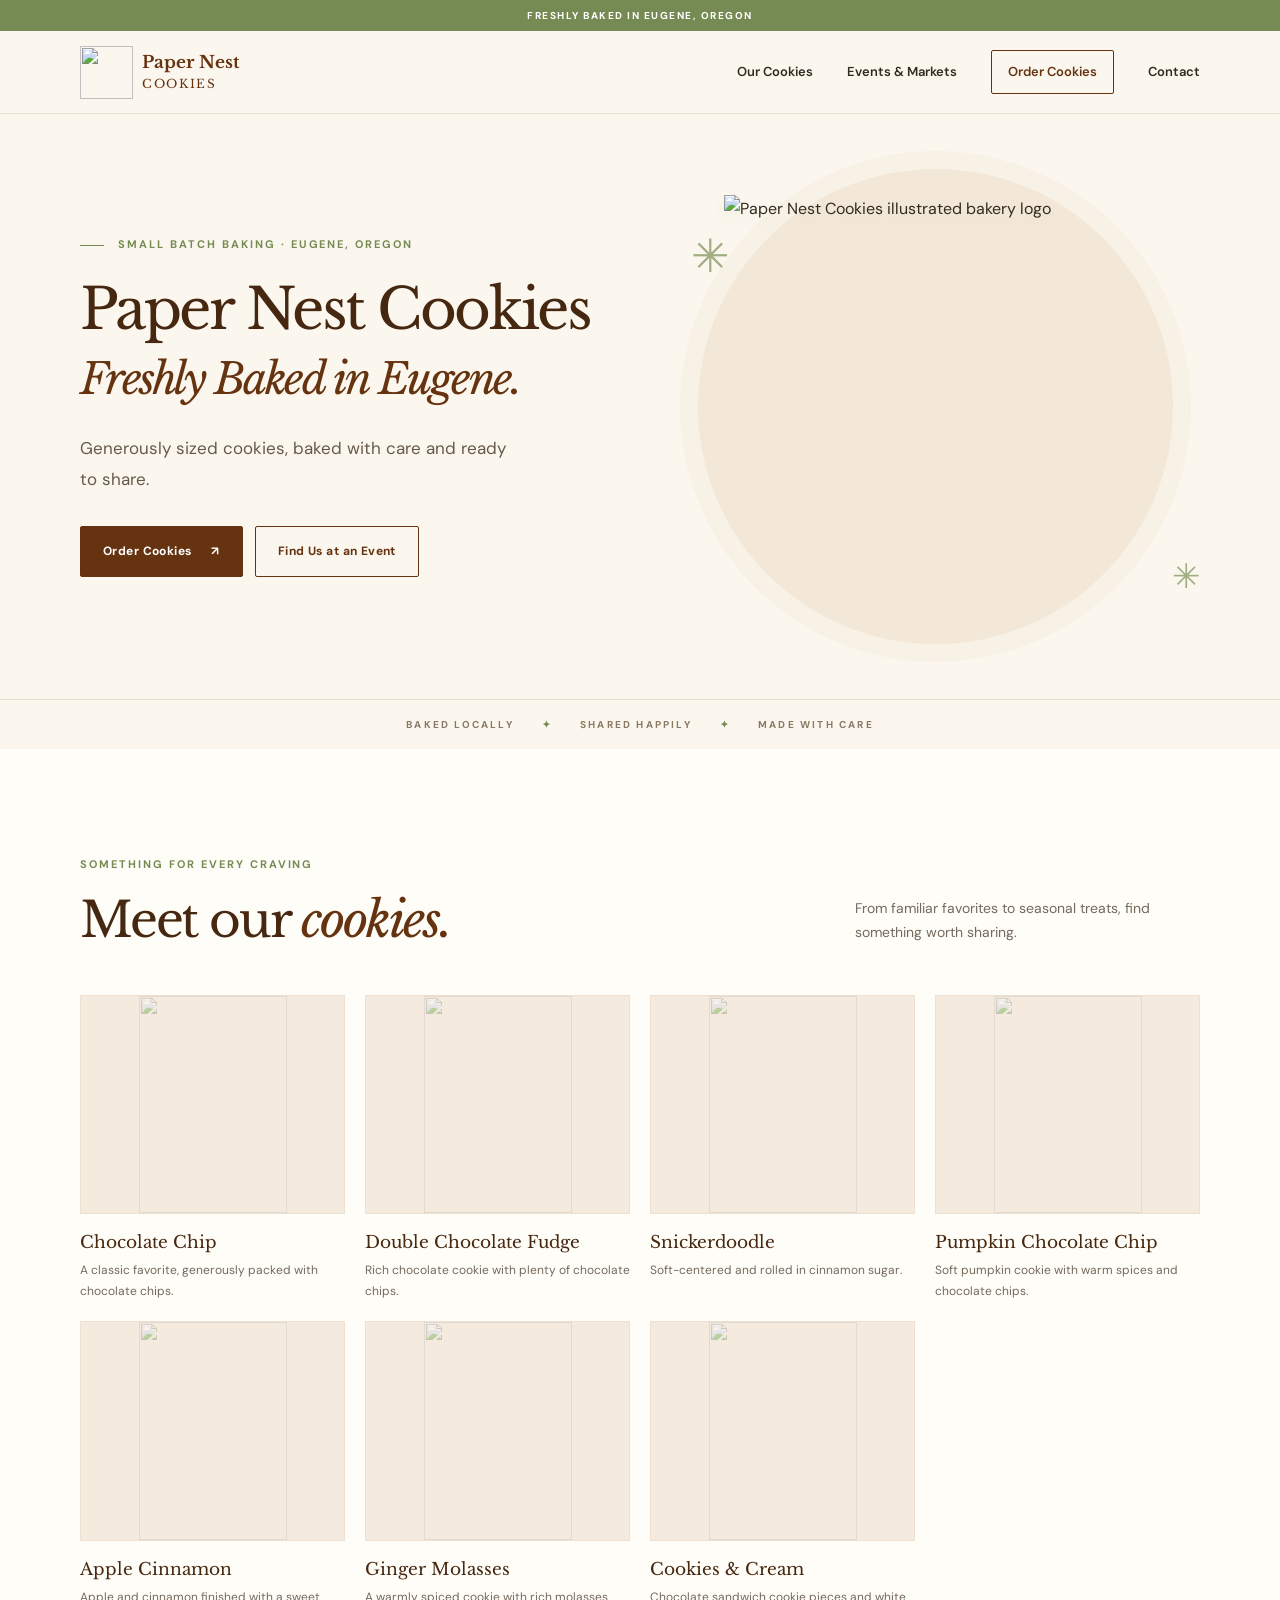
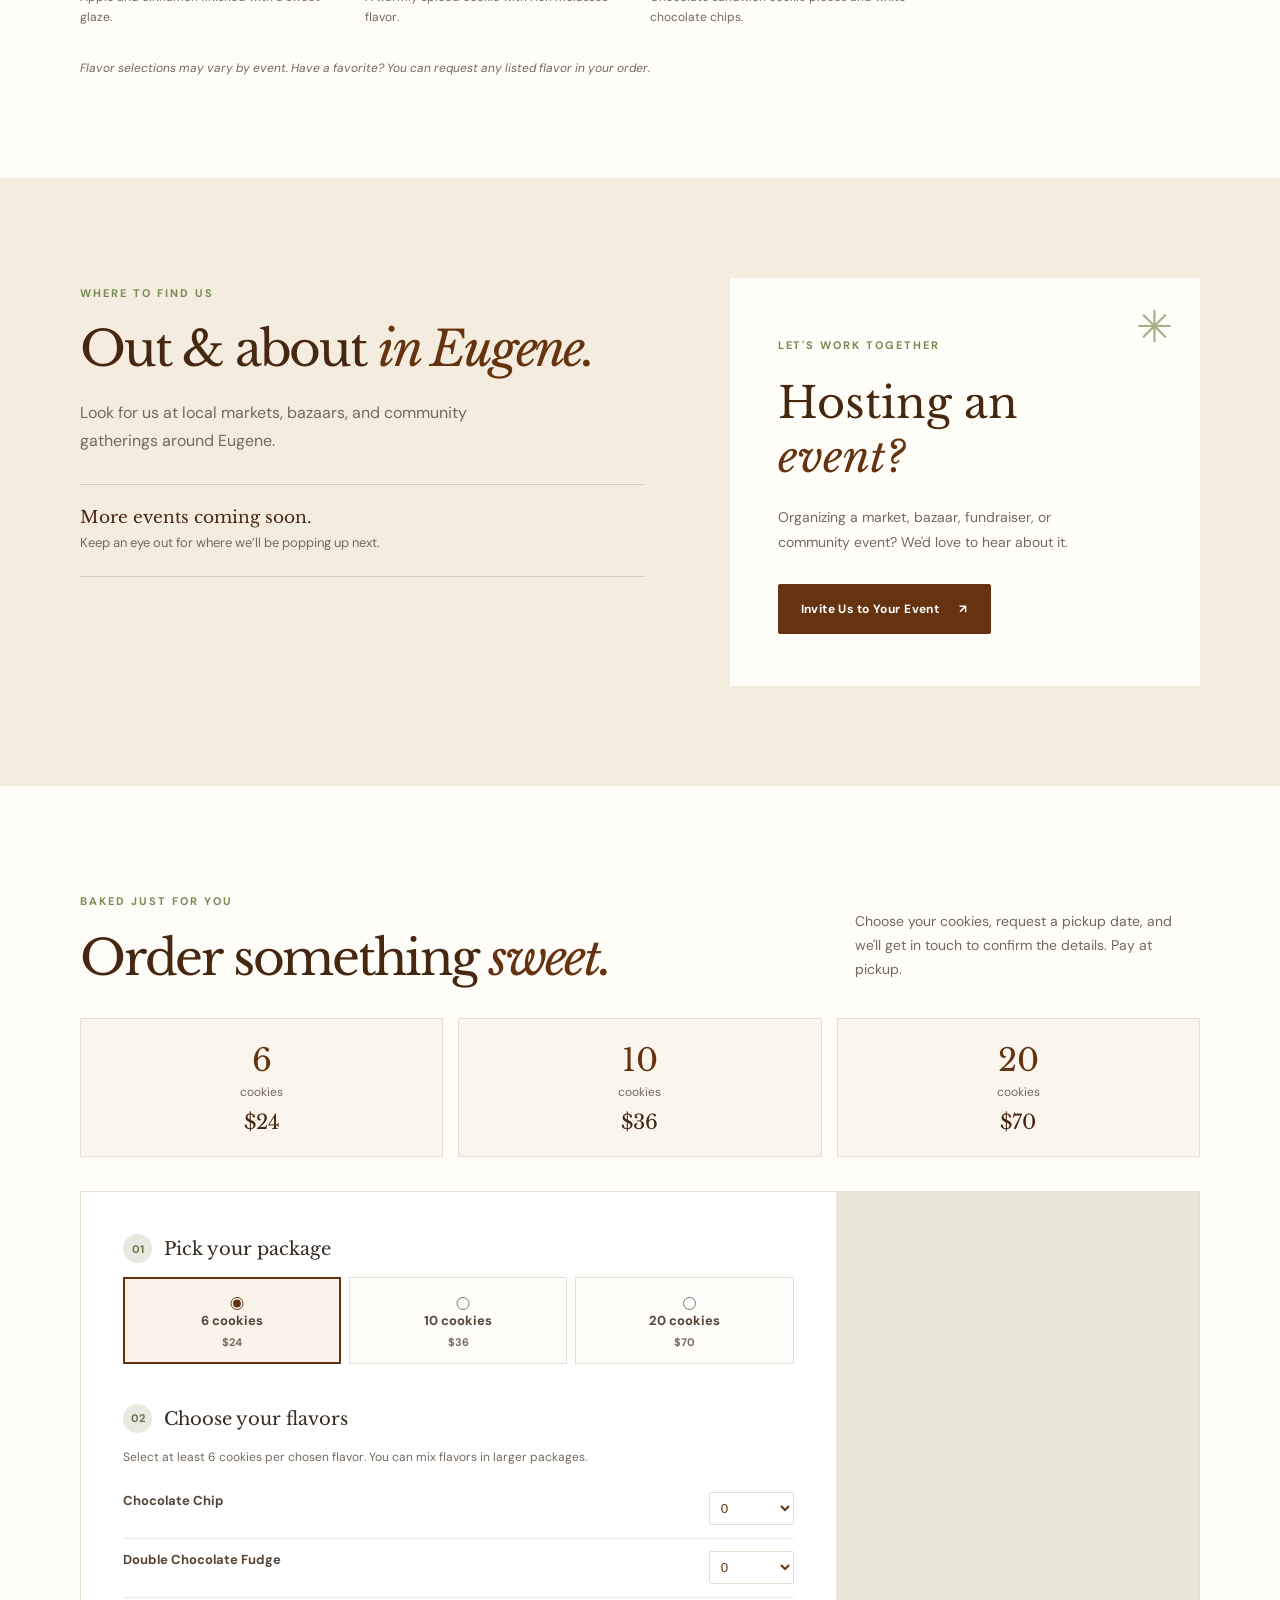
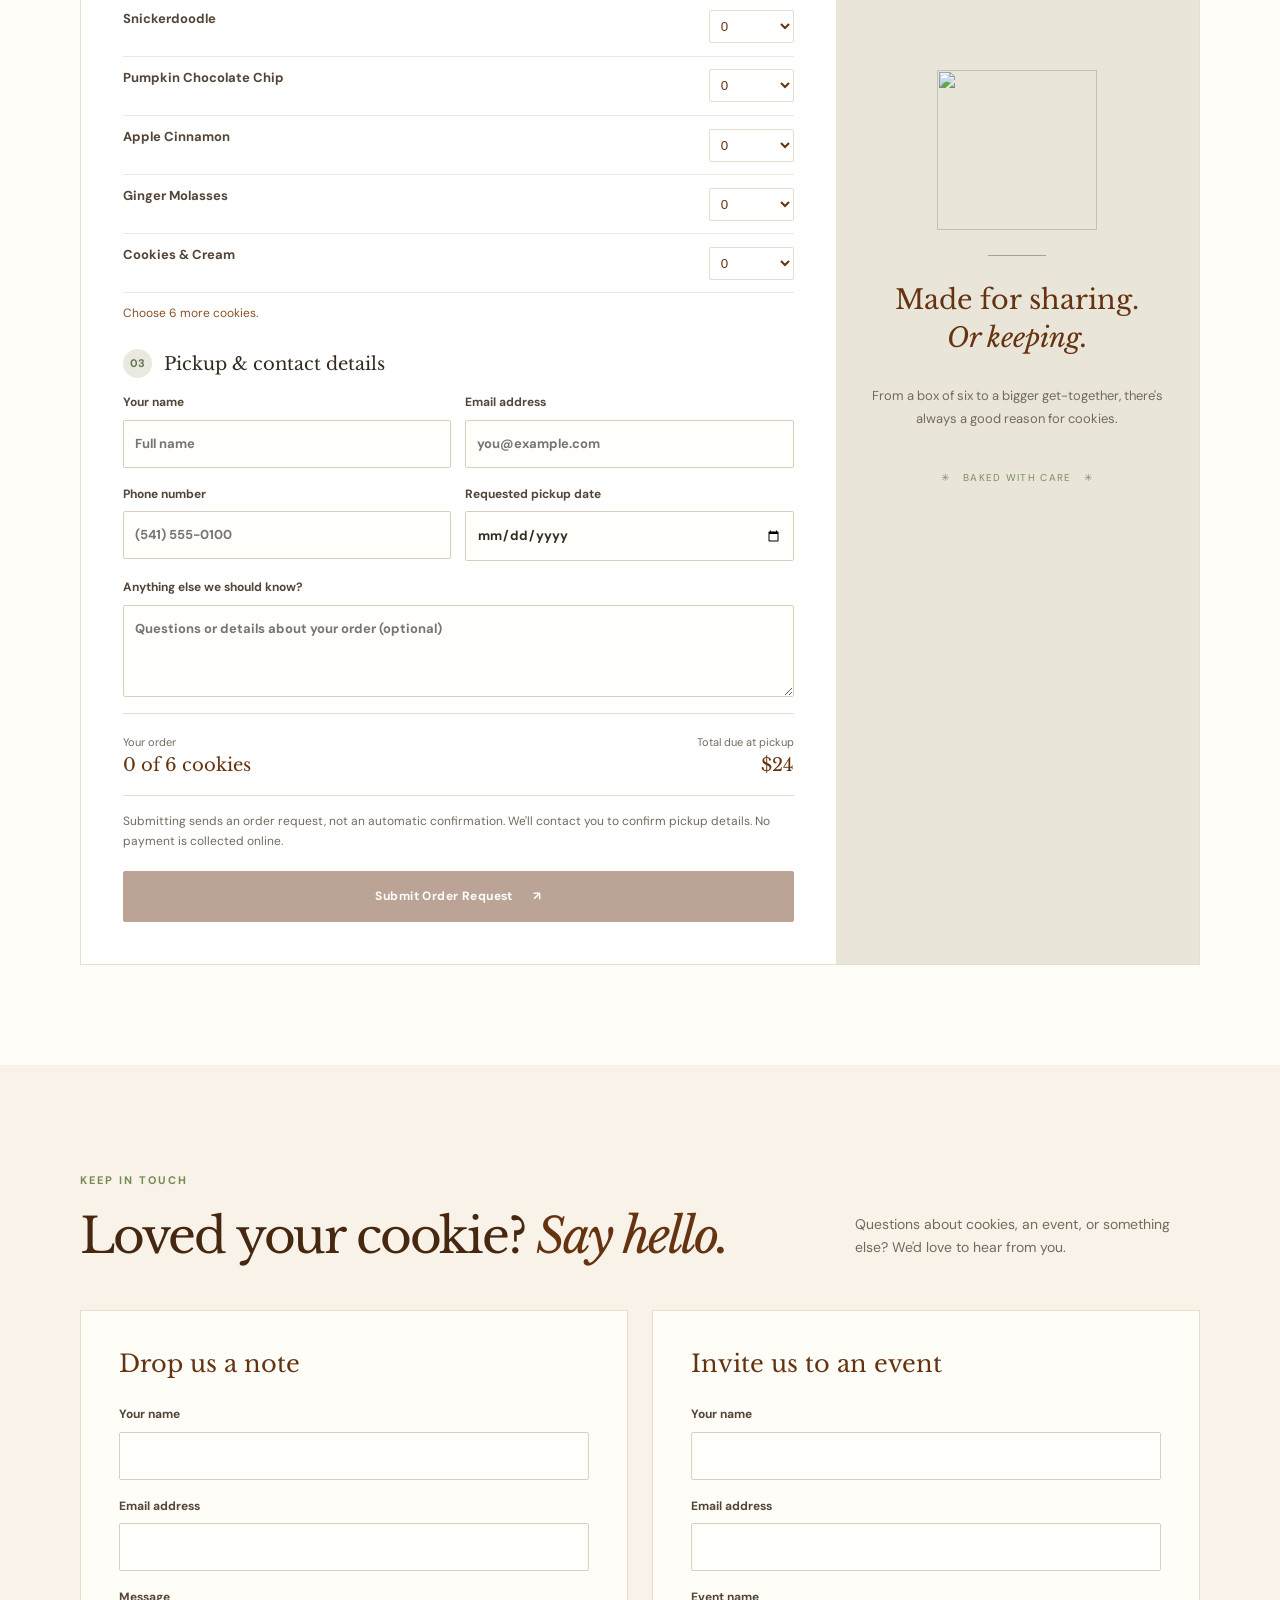
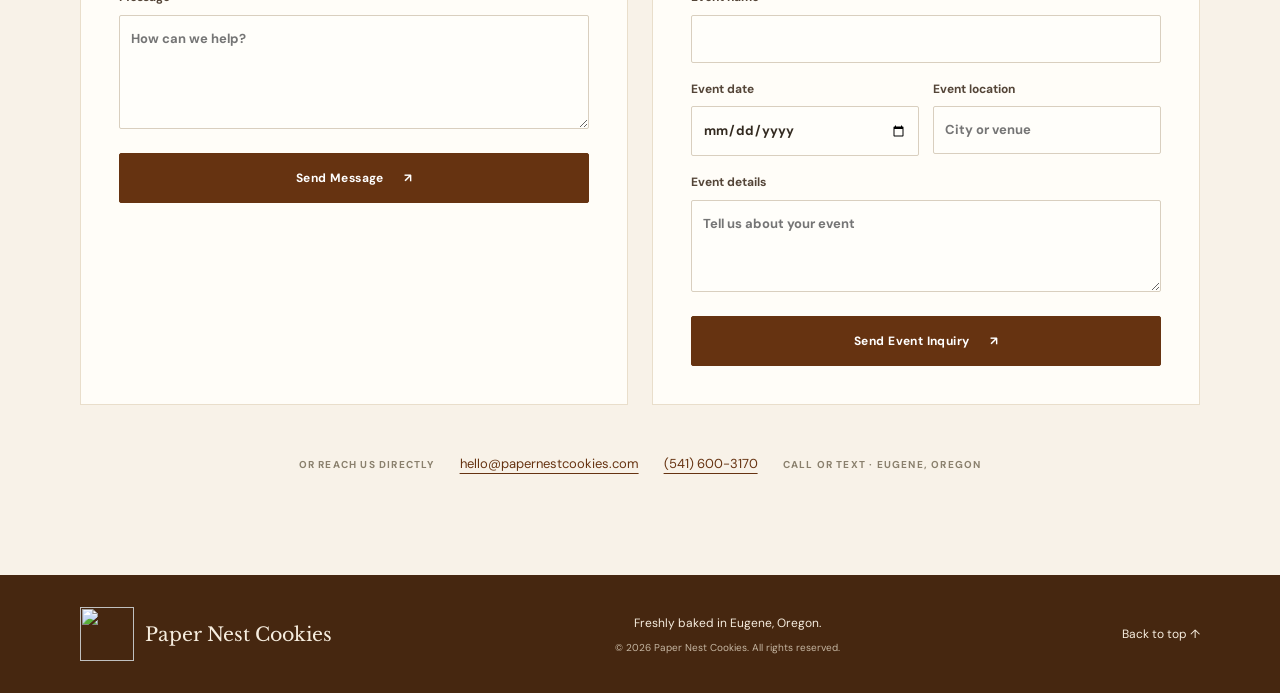
==== index.html @ ca07aba9 "Add files via upload" ====
<!doctype html>
<html lang="en">
<head>
  <meta charset="utf-8"><meta name="viewport" content="width=device-width,initial-scale=1">
  <meta name="theme-color" content="#fbf7ee">
  <meta name="description" content="Paper Nest Cookies makes generously sized cookies in Eugene, Oregon. Browse flavors, request cookie orders for pickup, and find us at local events.">
  <title>Paper Nest Cookies | Freshly Baked in Eugene</title>
  <link rel="icon" href="/assets/favicon.png" type="image/png">
  <link rel="stylesheet" href="/style.css">
  <script src="/script.js" defer></script>
</head>
<body>
<a class="skip" href="#main">Skip to content</a>
<div class="announcement" id="announcement">Freshly baked in Eugene, Oregon</div>
<header class="site-header">
  <div class="header-inner container">
    <a class="brand" href="#home" aria-label="Paper Nest Cookies — Home"><img src="/assets/nest.webp" alt="" width="53" height="53"><span>Paper Nest <small>Cookies</small></span></a>
    <button class="menu-button" id="menu-toggle" aria-controls="main-nav" aria-expanded="false" aria-label="Open menu"><span></span><span></span><span></span></button>
    <nav class="navigation" id="main-nav" aria-label="Main navigation"><a href="#cookies">Our Cookies</a><a href="#events">Events & Markets</a><a href="#ordering" class="nav-order">Order Cookies</a><a href="#contact">Contact</a></nav>
  </div>
</header>
<main id="main">
  <section class="hero" id="home">
    <div class="hero-inner container">
      <div class="hero-copy">
        <div class="eyebrow"><span class="small-line"></span> SMALL BATCH BAKING · EUGENE, OREGON</div>
        <h1>Paper Nest Cookies <em>Freshly Baked in Eugene.</em></h1>
        <p id="hero-intro">Generously sized cookies, baked with care and ready to share.</p>
        <div class="actions"><a class="btn primary" href="#ordering">Order Cookies <span aria-hidden="true">↗</span></a><a class="btn outline" href="#events">Find Us at an Event</a></div>
      </div>
      <div class="hero-art" aria-label="Paper Nest Cookies logo"><div class="hero-art-inner"><img src="/assets/logo.webp" alt="Paper Nest Cookies illustrated bakery logo" width="600" height="600"></div><span class="ornament orbit-a" aria-hidden="true">✳</span><span class="ornament orbit-b" aria-hidden="true">✳</span></div>
    </div>
    <div class="hero-footer"><span>BAKED LOCALLY</span><span class="dot">✦</span><span>SHARED HAPPILY</span><span class="dot">✦</span><span>MADE WITH CARE</span></div>
  </section>
  <section class="section cookies-section" id="cookies"><div class="container">
    <div class="section-heading"><div><span class="eyebrow">SOMETHING FOR EVERY CRAVING</span><h2>Meet our <em>cookies.</em></h2></div><p id="cookies-intro">From familiar favorites to seasonal treats, find something worth sharing.</p></div>
    <div id="cookie-grid" class="cookie-grid" aria-live="polite"><p>Loading our cookies…</p></div>
    <p class="section-note">Flavor selections may vary by event. Have a favorite? You can request any listed flavor in your order.</p>
  </div></section>
  <section class="section events-section" id="events"><div class="container events-layout">
    <div class="events-copy"><span class="eyebrow">WHERE TO FIND US</span><h2>Out & about <em>in Eugene.</em></h2><p id="events-intro">Look for us at local markets, bazaars, and community gatherings around Eugene.</p><div id="event-list" class="event-list"><div class="event-empty"><strong>More events coming soon.</strong><span>Keep an eye out for where we'll be popping up next.</span></div></div></div>
    <div class="event-invite"><div class="event-sprig" aria-hidden="true">✳</div><span class="eyebrow">LET'S WORK TOGETHER</span><h3>Hosting an<br><em>event?</em></h3><p>Organizing a market, bazaar, fundraiser, or community event? We'd love to hear about it.</p><a class="btn primary" href="#event-form">Invite Us to Your Event <span aria-hidden="true">↗</span></a></div>
  </div></section>
  <section class="section order-section" id="ordering"><div class="container">
    <div class="section-heading order-heading"><div><span class="eyebrow">BAKED JUST FOR YOU</span><h2>Order something <em>sweet.</em></h2></div><p>Choose your cookies, request a pickup date, and we'll get in touch to confirm the details. Pay at pickup.</p></div>
    <div id="price-cards" class="price-cards"></div>
    <div class="order-shell"><div class="order-form-wrap">
      <form name="cookie-order" id="order-form" method="POST" action="/thanks.html?type=order" data-netlify="true" netlify-honeypot="bot-field">
        <input type="hidden" name="form-name" value="cookie-order"><p class="honey"><label>Leave this empty <input name="bot-field" tabindex="-1" autocomplete="off"></label></p>
        <input type="hidden" name="order_summary" id="order-summary"><input type="hidden" name="order_total" id="order-total"><input type="hidden" name="order_package" id="order-package">
        <div class="step-label"><span class="step-number">01</span><h3>Pick your package</h3></div><div id="package-options" class="package-options" role="radiogroup" aria-label="Cookie package"></div>
        <div class="step-label"><span class="step-number">02</span><h3>Choose your flavors</h3></div><p class="form-hint" id="flavor-rule">A minimum of 6 cookies per flavor.</p><div id="flavor-choices" class="flavor-choices"></div>
        <p id="selection-feedback" class="selection-feedback" role="status"></p>
        <div class="step-label"><span class="step-number">03</span><h3>Pickup & contact details</h3></div>
        <div class="field-pair"><label>Your name <input name="customer_name" autocomplete="name" required maxlength="100" placeholder="Full name"></label><label>Email address <input type="email" name="customer_email" autocomplete="email" required maxlength="150" placeholder="you@example.com"></label></div>
        <div class="field-pair"><label>Phone number <input type="tel" name="customer_phone" autocomplete="tel" required maxlength="30" placeholder="(541) 555-0100"></label><label>Requested pickup date <input type="date" name="requested_pickup_date" id="pickup-date" required></label></div>
        <label>Anything else we should know? <textarea name="order_notes" rows="3" maxlength="1600" placeholder="Questions or details about your order (optional)"></textarea></label>
        <div class="order-summary-box"><div><span>Your order</span><strong id="order-summary-label">6 cookies</strong></div><div><span>Total due at pickup</span><strong id="order-total-label">$24</strong></div></div>
        <p class="form-hint">Submitting sends an order request, not an automatic confirmation. We'll contact you to confirm pickup details. No payment is collected online.</p>
        <button type="submit" class="btn primary form-submit" id="order-submit" disabled>Submit Order Request <span aria-hidden="true">↗</span></button>
      </form>
    </div><aside class="order-aside"><img src="/assets/nest.webp" alt="" width="175" height="175"><div class="aside-divider"></div><h3>Made for sharing.<br><em>Or keeping.</em></h3><p>From a box of six to a bigger get-together, there's always a good reason for cookies.</p><div class="aside-foot">✳ &nbsp; BAKED WITH CARE &nbsp; ✳</div></aside></div>
  </div></section>
  <section class="section contact-section" id="contact"><div class="container"><div class="section-heading"><div><span class="eyebrow">KEEP IN TOUCH</span><h2>Loved your cookie? <em>Say hello.</em></h2></div><p>Questions about cookies, an event, or something else? We'd love to hear from you.</p></div>
    <div class="contact-grid"><div class="contact-card"><h3>Drop us a note</h3><form name="general-inquiry" method="POST" action="/thanks.html?type=message" data-netlify="true" netlify-honeypot="bot-field"><input type="hidden" name="form-name" value="general-inquiry"><p class="honey"><label>Leave this empty <input name="bot-field" tabindex="-1" autocomplete="off"></label></p><label>Your name <input name="name" required autocomplete="name"></label><label>Email address <input type="email" name="email" required autocomplete="email"></label><label>Message <textarea name="message" rows="4" required maxlength="2000" placeholder="How can we help?"></textarea></label><button type="submit" class="btn primary form-submit">Send Message <span aria-hidden="true">↗</span></button></form></div>
    <div class="contact-card" id="event-form"><h3>Invite us to an event</h3><form name="event-inquiry" method="POST" action="/thanks.html?type=event" data-netlify="true" netlify-honeypot="bot-field"><input type="hidden" name="form-name" value="event-inquiry"><p class="honey"><label>Leave this empty <input name="bot-field" tabindex="-1" autocomplete="off"></label></p><label>Your name <input name="name" required autocomplete="name"></label><label>Email address <input type="email" name="email" required autocomplete="email"></label><label>Event name <input name="event_name" required></label><div class="field-pair"><label>Event date <input name="event_date" type="date" required></label><label>Event location <input name="event_location" required placeholder="City or venue"></label></div><label>Event details <textarea name="message" rows="3" required maxlength="2000" placeholder="Tell us about your event"></textarea></label><button type="submit" class="btn primary form-submit">Send Event Inquiry <span aria-hidden="true">↗</span></button></form></div></div>
    <div class="direct-contact"><span>OR REACH US DIRECTLY</span><a id="hello-link" href="mailto:hello@papernestcookies.com">hello@papernestcookies.com</a><a id="phone-link" href="tel:+15416003170">(541) 600-3170</a><span>CALL OR TEXT · EUGENE, OREGON</span></div>
  </div></section>
</main>
<footer class="footer"><div class="container footer-inner"><a class="footer-brand" href="#home"><img src="/assets/nest.webp" alt="" width="54" height="54">Paper Nest Cookies</a><div><span>Freshly baked in Eugene, Oregon.</span><small>© <span id="year"></span> Paper Nest Cookies. All rights reserved.</small></div><a href="#home" class="back-top">Back to top ↑</a></div></footer>
</body></html>
---- style.css ----
@import url('https://fonts.googleapis.com/css2?family=DM+Sans:wght@400;500;600;700&family=Libre+Baskerville:ital,wght@0,400;0,700;1,400&display=swap');
:root{--cream:#fbf7ee;--ivory:#fffdf8;--brown:#663311;--brown-dark:#462710;--ink:#332a20;--muted:#74695d;--sage:#768b53;--pale-sage:#e5eadb;--tan:#f1e7d8;--line:#e8ddce;--heading:'Libre Baskerville',Georgia,serif;--body:'DM Sans',Arial,sans-serif}*{box-sizing:border-box}html{scroll-behavior:smooth;scroll-padding-top:96px}body{margin:0;background:var(--ivory);color:var(--ink);font:16px/1.7 var(--body)}a{color:inherit;text-decoration:none}button,input,textarea{font:inherit}button,a,input,textarea{outline-offset:3px}h1,h2,h3,p{margin-top:0}h1,h2,h3{line-height:1.22}em{font-weight:400;color:var(--brown);font-style:italic}.container{width:min(1120px,calc(100% - 48px));margin-inline:auto}.skip{position:absolute;left:-9999px}.skip:focus{left:10px;top:10px;background:white;padding:12px;z-index:100}.announcement{background:var(--sage);color:white;letter-spacing:.15em;text-align:center;font-size:10px;text-transform:uppercase;padding:7px 16px;font-weight:700}.site-header{background:var(--cream);border-bottom:1px solid #eadfce;position:sticky;top:0;z-index:20}.header-inner{display:flex;align-items:center;justify-content:space-between;min-height:82px;gap:20px}.brand{display:flex;align-items:center;gap:9px;color:var(--brown);font-family:var(--heading);font-size:17px;font-weight:700;line-height:1.1}.brand img{object-fit:contain}.brand small{display:block;font-size:12px;font-weight:400;letter-spacing:.14em;text-transform:uppercase;margin-top:5px}.navigation{display:flex;align-items:center;gap:34px;font-size:13px;font-weight:600}.navigation a:not(.nav-order):hover{color:var(--sage)}.nav-order{border:1px solid var(--brown);border-radius:2px;padding:10px 16px;color:var(--brown)}.nav-order:hover{background:var(--brown);color:white}.menu-button{display:none}.hero{background:var(--cream);overflow:hidden}.hero-inner{display:grid;grid-template-columns:1.02fr 1fr;align-items:center;min-height:565px;gap:50px;padding-block:55px}.eyebrow{font-size:11px;line-height:1.5;color:var(--sage);font-weight:700;letter-spacing:.18em;text-transform:uppercase}.small-line{display:inline-block;width:24px;border-top:1px solid currentColor;vertical-align:middle;margin-right:9px}.hero h1{font:400 clamp(38px,4.4vw,61px)/1.15 var(--heading);letter-spacing:-.045em;color:var(--brown-dark);margin:24px 0}.hero h1 em{display:block;font-size:.76em;line-height:1.35;margin-top:10px}.hero-copy>p{font-size:17px;max-width:430px;color:#665a4b;line-height:1.8}.actions{display:flex;gap:12px;flex-wrap:wrap;margin-top:32px}.btn{display:inline-flex;justify-content:center;align-items:center;gap:20px;border:1px solid var(--brown);border-radius:2px;padding:14px 22px;min-height:49px;font-size:12px;font-weight:700;letter-spacing:.035em;cursor:pointer;text-align:center;transition:background .2s,color .2s,transform .2s}.btn:hover{transform:translateY(-1px)}.btn.primary{background:var(--brown);color:white}.btn.primary:hover{background:#86471d}.btn.outline{background:transparent;color:var(--brown)}.btn.outline:hover{background:#f3e6d5}.hero-art{position:relative;display:flex;justify-content:center;align-items:center;min-height:450px}.hero-art-inner{width:min(100%,475px);aspect-ratio:1;border-radius:50%;background:#f3e8d7;display:grid;place-items:center;box-shadow:0 0 0 18px rgba(241,226,205,.28)}.hero-art-inner img{width:89%;height:auto;object-fit:contain;filter:drop-shadow(0 7px 7px rgba(70,39,16,.04))}.ornament{position:absolute;font-size:46px;color:#a1ad82}.orbit-a{left:4%;top:10%}.orbit-b{right:0;bottom:8%;font-size:34px}.hero-footer{border-top:1px solid #ecdfd0;display:flex;justify-content:center;gap:28px;padding:16px;color:#897864;font-size:10px;font-weight:700;letter-spacing:.22em}.hero-footer .dot{color:var(--sage)}.section{padding:100px 0}.section-heading{display:flex;justify-content:space-between;align-items:end;gap:45px;margin-bottom:44px}.section-heading h2,.events-copy h2{font:400 clamp(33px,3.8vw,49px)/1.24 var(--heading);letter-spacing:-.045em;color:var(--brown-dark);margin:14px 0 0}.section-heading>p{max-width:345px;color:var(--muted);margin:0 0 6px;font-size:14px}.cookie-grid{display:grid;grid-template-columns:repeat(4,minmax(0,1fr));gap:20px}.cookie-card{min-width:0}.cookie-visual{width:100%;aspect-ratio:1/.83;background:#f4ebde;border:1px solid #efe1d1;display:flex;justify-content:center;align-items:center;overflow:hidden;position:relative}.cookie-visual img{width:100%;height:100%;object-fit:cover}.cookie-placeholder{width:50%;max-width:148px;height:auto;opacity:.42;filter:sepia(.14)}.cookie-card h3{font:400 17px/1.4 var(--heading);color:var(--brown-dark);margin:17px 0 5px}.cookie-card p{font-size:12px;line-height:1.7;color:var(--muted);margin:0}.section-note{margin:30px 0 0;color:var(--muted);font-size:12px;font-style:italic}.events-section{background:#f4eddf}.events-layout{display:grid;grid-template-columns:1.08fr .9fr;gap:85px}.events-copy>p{color:var(--muted);max-width:440px;margin:20px 0 30px}.event-empty{border-top:1px solid #d8cbb8;border-bottom:1px solid #d8cbb8;padding:22px 0;display:grid;gap:4px}.event-empty strong{font:400 17px var(--heading);color:var(--brown-dark)}.event-empty span{font-size:13px;color:var(--muted)}.event-item{padding:19px 0;border-bottom:1px solid #d8cbb8;display:flex;gap:20px}.event-date{width:76px;flex:none;text-align:center;color:var(--brown)}.event-date strong{display:block;font:400 25px var(--heading)}.event-date span{font-size:11px;letter-spacing:.1em;font-weight:700}.event-item h3{font:400 18px var(--heading);margin:2px 0 5px}.event-item p,.event-item a{font-size:12px;color:var(--muted);margin:0}.event-item a{text-decoration:underline}.event-invite{background:var(--ivory);padding:52px 48px;position:relative;min-height:380px}.event-sprig{position:absolute;right:27px;top:12px;color:#a4b188;font-size:44px}.event-invite h3{font:400 clamp(32px,3.4vw,43px)/1.25 var(--heading);color:var(--brown-dark);margin:20px 0}.event-invite p{font-size:14px;color:var(--muted);line-height:1.8;max-width:340px;margin-bottom:29px}.order-section{background:var(--ivory)}.order-heading{margin-bottom:30px}.price-cards{display:grid;grid-template-columns:repeat(3,1fr);gap:15px;margin-bottom:34px}.price-card{border:1px solid var(--line);background:#faf6ee;padding:22px;text-align:center}.price-card strong{font:400 31px var(--heading);color:var(--brown)}.price-card span{display:block;color:var(--muted);font-size:12px;margin-top:3px}.price-card b{display:block;color:var(--brown-dark);font:400 20px var(--heading);margin-top:8px}.order-shell{display:grid;grid-template-columns:minmax(0,1.62fr) minmax(235px,.78fr);border:1px solid var(--line);background:white}.order-form-wrap{padding:42px}.order-aside{background:#e9e5d8;padding:48px 32px;display:flex;align-items:center;text-align:center;flex-direction:column;justify-content:center}.order-aside img{width:160px;height:160px;object-fit:contain}.aside-divider{width:58px;border-top:1px solid #a0a785;margin:25px}.order-aside h3{font:400 27px/1.4 var(--heading);color:var(--brown)}.order-aside p{font-size:13px;color:var(--muted);line-height:1.8}.aside-foot{font-size:10px;letter-spacing:.13em;color:#7d8c61;margin-top:25px}.step-label{display:flex;align-items:center;gap:12px;margin:24px 0 14px}.step-label:first-of-type{margin-top:0}.step-number{width:29px;height:29px;display:grid;place-items:center;background:#e9e9df;color:#61754c;font-size:11px;font-weight:700;border-radius:50%}.step-label h3{font:400 18px var(--heading);margin:0}.package-options{display:grid;grid-template-columns:repeat(3,1fr);gap:8px}.package-option{cursor:pointer;border:1px solid #e8ddd0;padding:12px 8px;text-align:center;font-size:13px;background:#fffdf9}.package-option input{accent-color:var(--brown)}.package-option:has(input:checked){border:2px solid var(--brown);padding:11px 7px;background:#faf3e9}.package-option span{display:block;color:var(--muted);font-size:11px}.form-hint{font-size:12px;color:var(--muted);line-height:1.7}.flavor-choices{display:grid;gap:0}.flavor-row{display:flex;align-items:center;justify-content:space-between;gap:12px;border-bottom:1px solid #eee7dc;padding:10px 0}.flavor-row label{font-size:13px;flex:1}.flavor-row select{width:85px;padding:7px;border:1px solid var(--line);color:var(--brown);background:white;border-radius:2px}.selection-feedback{color:#875226;font-size:12px;min-height:22px;margin:10px 0 17px}.field-pair{display:grid;grid-template-columns:1fr 1fr;gap:14px}form label{display:block;font-size:12px;font-weight:700;color:#544538;margin-bottom:16px}form label input,form label textarea{display:block;margin-top:7px;width:100%;font-size:13px;padding:12px 11px;border:1px solid #d9cfbf;border-radius:2px;background:#fffefa;min-width:0;color:var(--ink)}form label textarea{resize:vertical}.honey{display:none!important}.order-summary-box{display:flex;justify-content:space-between;gap:20px;padding:19px 0;border-top:1px solid var(--line);border-bottom:1px solid var(--line);margin:10px 0 15px}.order-summary-box div{display:flex;flex-direction:column;gap:2px}.order-summary-box div:last-child{text-align:right}.order-summary-box span{font-size:11px;color:var(--muted)}.order-summary-box strong{font:400 18px var(--heading);color:var(--brown)}.form-submit{width:100%;margin-top:8px}.form-submit:disabled{opacity:.44;cursor:not-allowed;transform:none}.contact-section{background:#f8f2e8}.contact-grid{display:grid;grid-template-columns:1fr 1fr;gap:24px}.contact-card{background:var(--ivory);padding:38px;border:1px solid #e9decb;scroll-margin-top:100px}.contact-card h3{font:400 24px var(--heading);color:var(--brown);margin-bottom:26px}.direct-contact{display:flex;gap:25px;align-items:center;justify-content:center;margin-top:48px;flex-wrap:wrap}.direct-contact span{font-size:10px;font-weight:700;letter-spacing:.12em;color:#8a806d}.direct-contact a{color:var(--brown);font-size:13px;text-decoration:underline;text-underline-offset:5px}.footer{background:var(--brown-dark);color:#f6eddf;padding:32px 0}.footer-inner{display:flex;gap:30px;align-items:center;justify-content:space-between}.footer-brand{display:flex;align-items:center;gap:11px;font:400 19px var(--heading)}.footer-brand img{width:54px;height:54px}.footer-inner>div{text-align:center;font-size:12px}.footer-inner small{display:block;font-size:10px;color:#c5b6a2;margin-top:5px}.back-top{font-size:12px}.thanks-page{min-height:100vh;display:flex;flex-direction:column;align-items:center;justify-content:center;text-align:center;background:var(--cream);padding:30px}.thanks-logo img{max-width:230px;width:55vw;height:auto}.thanks-page h1{font:400 clamp(28px,5vw,46px) var(--heading);color:var(--brown)}.thanks-page p{max-width:480px;color:var(--muted)}.thanks-page .btn{margin-top:18px}
@media(max-width:900px){.navigation{gap:18px}.hero-inner{gap:25px}.events-layout{gap:28px}.cookie-grid{grid-template-columns:repeat(3,1fr)}.order-shell{grid-template-columns:1fr}.order-aside{display:none}.section{padding:78px 0}}
@media(max-width:680px){.container{width:min(100% - 34px,560px)}.header-inner{min-height:69px}.brand{font-size:14px}.brand img{width:44px;height:44px}.brand small{font-size:10px}.menu-button{display:flex;flex-direction:column;gap:5px;align-items:center;justify-content:center;border:0;background:transparent;width:45px;height:45px}.menu-button span{background:var(--brown);height:2px;width:23px}.navigation{display:none;position:absolute;top:100%;left:0;right:0;background:var(--cream);padding:22px 25px;flex-direction:column;align-items:stretch;box-shadow:0 8px 16px #0001}.navigation.is-open{display:flex}.navigation a{padding:8px 0}.navigation .nav-order{text-align:center;padding:12px}.hero-inner{grid-template-columns:1fr;gap:15px;padding-block:48px 28px}.hero-copy{order:2;text-align:center}.hero h1{font-size:38px;margin:18px 0}.hero-copy>p{font-size:15px;margin-inline:auto}.hero-art{order:1;min-height:0}.hero-art-inner{width:min(72vw,305px)}.ornament{display:none}.actions{justify-content:center;gap:9px}.actions .btn{font-size:11px;padding:11px 13px}.hero-footer{gap:13px;font-size:8px;letter-spacing:.1em;flex-wrap:wrap}.section{padding:62px 0}.section-heading{display:block;margin-bottom:28px}.section-heading>p{margin-top:17px}.section-heading h2,.events-copy h2{font-size:35px}.cookie-grid{grid-template-columns:repeat(2,minmax(0,1fr));gap:20px 13px}.cookie-card h3{font-size:14px;margin-top:11px}.cookie-card p{font-size:11px}.events-layout{grid-template-columns:1fr;gap:30px}.event-invite{padding:37px 30px;min-height:0}.event-invite h3{font-size:32px}.price-cards{gap:6px}.price-card{padding:17px 5px}.price-card strong{font-size:25px}.price-card b{font-size:18px}.order-form-wrap{padding:23px 17px}.order-heading{margin-bottom:27px}.field-pair{grid-template-columns:1fr;gap:0}.contact-grid{grid-template-columns:1fr;gap:16px}.contact-card{padding:26px 20px}.direct-contact{gap:14px;flex-direction:column}.footer-inner{flex-direction:column;text-align:center;gap:15px}.footer-inner>div{order:2}.back-top{order:1}}
@media(prefers-reduced-motion:reduce){html{scroll-behavior:auto}.btn{transition:none}}
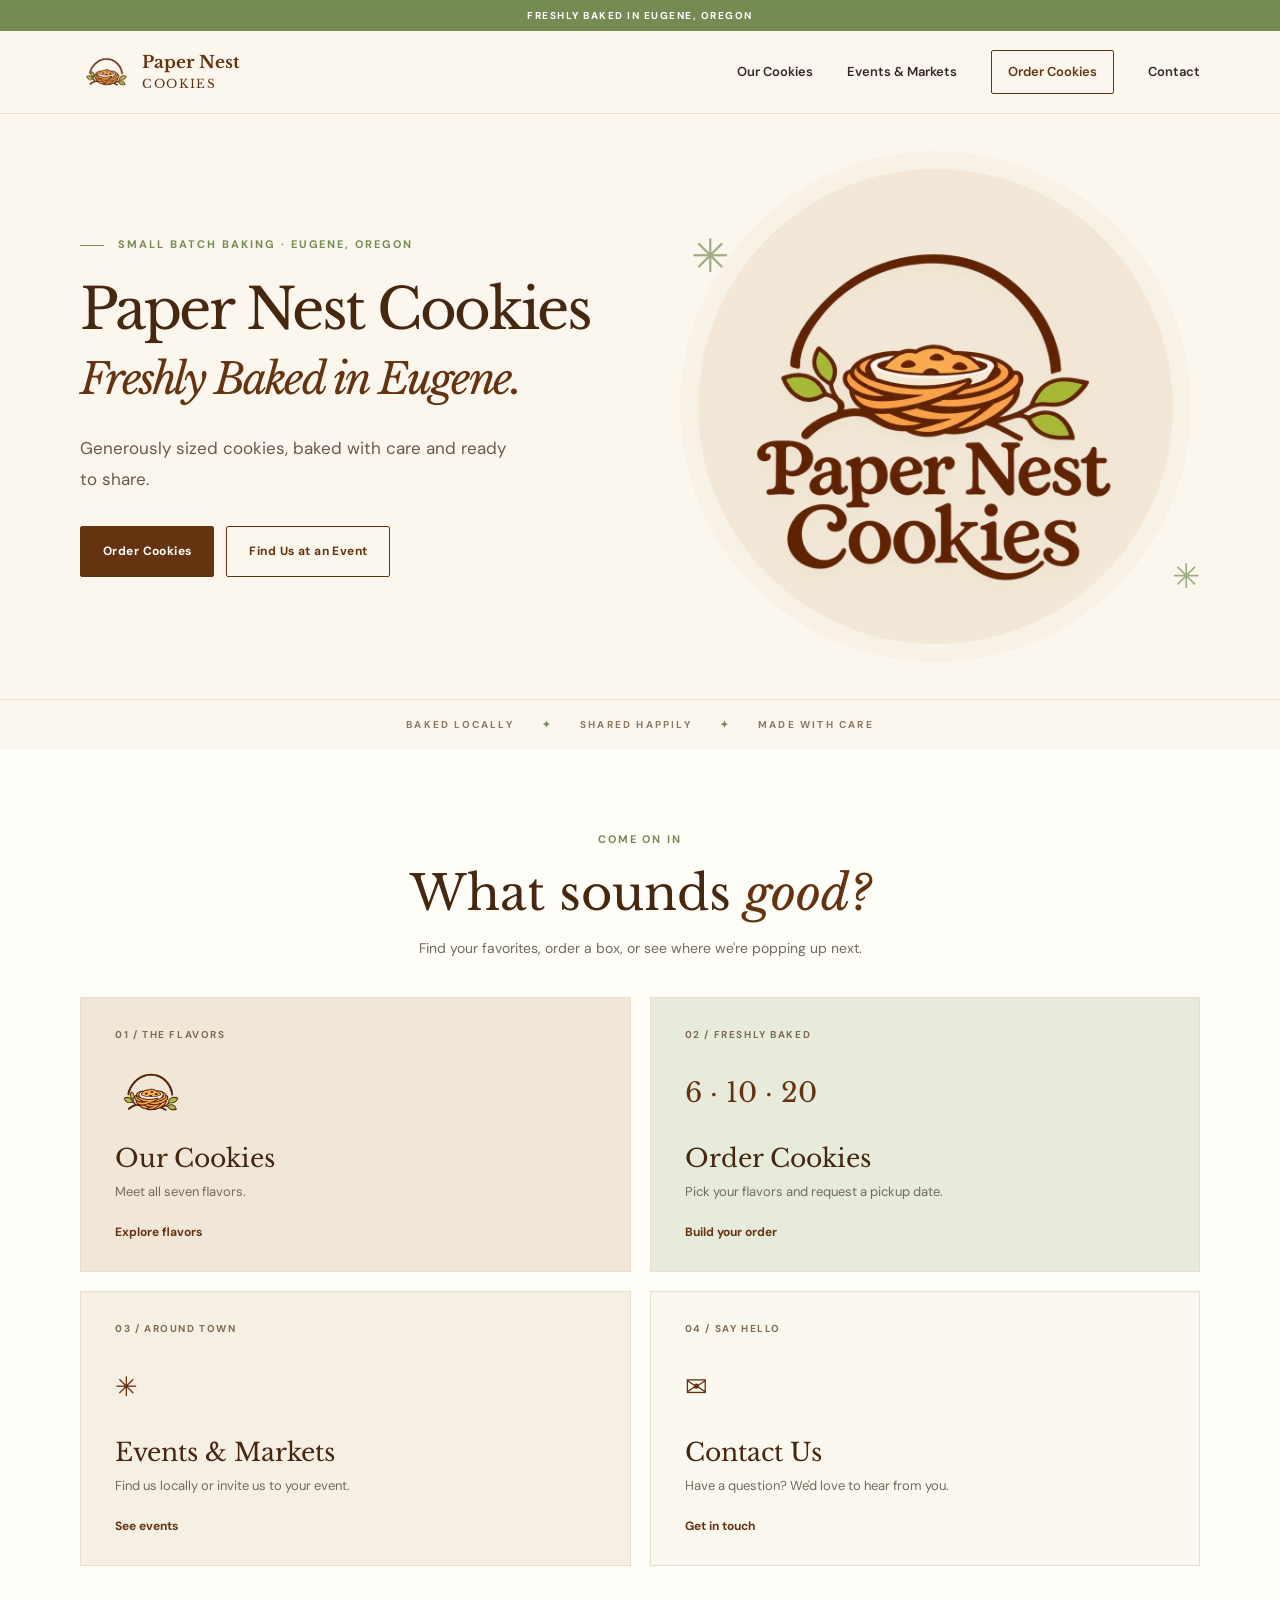
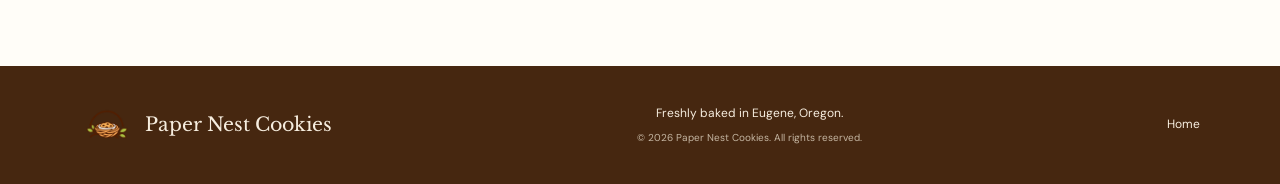
==== commit 4fe8a682: "v3 publish" ====
--- a/index.html
+++ b/index.html
@@ -1,71 +1,19 @@
 <!doctype html>
-<html lang="en">
-<head>
-  <meta charset="utf-8"><meta name="viewport" content="width=device-width,initial-scale=1">
-  <meta name="theme-color" content="#fbf7ee">
-  <meta name="description" content="Paper Nest Cookies makes generously sized cookies in Eugene, Oregon. Browse flavors, request cookie orders for pickup, and find us at local events.">
-  <title>Paper Nest Cookies | Freshly Baked in Eugene</title>
-  <link rel="icon" href="/assets/favicon.png" type="image/png">
-  <link rel="stylesheet" href="/style.css">
-  <script src="/script.js" defer></script>
-</head>
-<body>
-<a class="skip" href="#main">Skip to content</a>
-<div class="announcement" id="announcement">Freshly baked in Eugene, Oregon</div>
-<header class="site-header">
-  <div class="header-inner container">
-    <a class="brand" href="#home" aria-label="Paper Nest Cookies — Home"><img src="/assets/nest.webp" alt="" width="53" height="53"><span>Paper Nest <small>Cookies</small></span></a>
-    <button class="menu-button" id="menu-toggle" aria-controls="main-nav" aria-expanded="false" aria-label="Open menu"><span></span><span></span><span></span></button>
-    <nav class="navigation" id="main-nav" aria-label="Main navigation"><a href="#cookies">Our Cookies</a><a href="#events">Events & Markets</a><a href="#ordering" class="nav-order">Order Cookies</a><a href="#contact">Contact</a></nav>
-  </div>
-</header>
-<main id="main">
-  <section class="hero" id="home">
-    <div class="hero-inner container">
-      <div class="hero-copy">
-        <div class="eyebrow"><span class="small-line"></span> SMALL BATCH BAKING · EUGENE, OREGON</div>
-        <h1>Paper Nest Cookies <em>Freshly Baked in Eugene.</em></h1>
-        <p id="hero-intro">Generously sized cookies, baked with care and ready to share.</p>
-        <div class="actions"><a class="btn primary" href="#ordering">Order Cookies <span aria-hidden="true">↗</span></a><a class="btn outline" href="#events">Find Us at an Event</a></div>
-      </div>
-      <div class="hero-art" aria-label="Paper Nest Cookies logo"><div class="hero-art-inner"><img src="/assets/logo.webp" alt="Paper Nest Cookies illustrated bakery logo" width="600" height="600"></div><span class="ornament orbit-a" aria-hidden="true">✳</span><span class="ornament orbit-b" aria-hidden="true">✳</span></div>
-    </div>
-    <div class="hero-footer"><span>BAKED LOCALLY</span><span class="dot">✦</span><span>SHARED HAPPILY</span><span class="dot">✦</span><span>MADE WITH CARE</span></div>
-  </section>
-  <section class="section cookies-section" id="cookies"><div class="container">
-    <div class="section-heading"><div><span class="eyebrow">SOMETHING FOR EVERY CRAVING</span><h2>Meet our <em>cookies.</em></h2></div><p id="cookies-intro">From familiar favorites to seasonal treats, find something worth sharing.</p></div>
-    <div id="cookie-grid" class="cookie-grid" aria-live="polite"><p>Loading our cookies…</p></div>
-    <p class="section-note">Flavor selections may vary by event. Have a favorite? You can request any listed flavor in your order.</p>
-  </div></section>
-  <section class="section events-section" id="events"><div class="container events-layout">
-    <div class="events-copy"><span class="eyebrow">WHERE TO FIND US</span><h2>Out & about <em>in Eugene.</em></h2><p id="events-intro">Look for us at local markets, bazaars, and community gatherings around Eugene.</p><div id="event-list" class="event-list"><div class="event-empty"><strong>More events coming soon.</strong><span>Keep an eye out for where we'll be popping up next.</span></div></div></div>
-    <div class="event-invite"><div class="event-sprig" aria-hidden="true">✳</div><span class="eyebrow">LET'S WORK TOGETHER</span><h3>Hosting an<br><em>event?</em></h3><p>Organizing a market, bazaar, fundraiser, or community event? We'd love to hear about it.</p><a class="btn primary" href="#event-form">Invite Us to Your Event <span aria-hidden="true">↗</span></a></div>
-  </div></section>
-  <section class="section order-section" id="ordering"><div class="container">
-    <div class="section-heading order-heading"><div><span class="eyebrow">BAKED JUST FOR YOU</span><h2>Order something <em>sweet.</em></h2></div><p>Choose your cookies, request a pickup date, and we'll get in touch to confirm the details. Pay at pickup.</p></div>
-    <div id="price-cards" class="price-cards"></div>
-    <div class="order-shell"><div class="order-form-wrap">
-      <form name="cookie-order" id="order-form" method="POST" action="/thanks.html?type=order" data-netlify="true" netlify-honeypot="bot-field">
-        <input type="hidden" name="form-name" value="cookie-order"><p class="honey"><label>Leave this empty <input name="bot-field" tabindex="-1" autocomplete="off"></label></p>
-        <input type="hidden" name="order_summary" id="order-summary"><input type="hidden" name="order_total" id="order-total"><input type="hidden" name="order_package" id="order-package">
-        <div class="step-label"><span class="step-number">01</span><h3>Pick your package</h3></div><div id="package-options" class="package-options" role="radiogroup" aria-label="Cookie package"></div>
-        <div class="step-label"><span class="step-number">02</span><h3>Choose your flavors</h3></div><p class="form-hint" id="flavor-rule">A minimum of 6 cookies per flavor.</p><div id="flavor-choices" class="flavor-choices"></div>
-        <p id="selection-feedback" class="selection-feedback" role="status"></p>
-        <div class="step-label"><span class="step-number">03</span><h3>Pickup & contact details</h3></div>
-        <div class="field-pair"><label>Your name <input name="customer_name" autocomplete="name" required maxlength="100" placeholder="Full name"></label><label>Email address <input type="email" name="customer_email" autocomplete="email" required maxlength="150" placeholder="you@example.com"></label></div>
-        <div class="field-pair"><label>Phone number <input type="tel" name="customer_phone" autocomplete="tel" required maxlength="30" placeholder="(541) 555-0100"></label><label>Requested pickup date <input type="date" name="requested_pickup_date" id="pickup-date" required></label></div>
-        <label>Anything else we should know? <textarea name="order_notes" rows="3" maxlength="1600" placeholder="Questions or details about your order (optional)"></textarea></label>
-        <div class="order-summary-box"><div><span>Your order</span><strong id="order-summary-label">6 cookies</strong></div><div><span>Total due at pickup</span><strong id="order-total-label">$24</strong></div></div>
-        <p class="form-hint">Submitting sends an order request, not an automatic confirmation. We'll contact you to confirm pickup details. No payment is collected online.</p>
-        <button type="submit" class="btn primary form-submit" id="order-submit" disabled>Submit Order Request <span aria-hidden="true">↗</span></button>
-      </form>
-    </div><aside class="order-aside"><img src="/assets/nest.webp" alt="" width="175" height="175"><div class="aside-divider"></div><h3>Made for sharing.<br><em>Or keeping.</em></h3><p>From a box of six to a bigger get-together, there's always a good reason for cookies.</p><div class="aside-foot">✳ &nbsp; BAKED WITH CARE &nbsp; ✳</div></aside></div>
-  </div></section>
-  <section class="section contact-section" id="contact"><div class="container"><div class="section-heading"><div><span class="eyebrow">KEEP IN TOUCH</span><h2>Loved your cookie? <em>Say hello.</em></h2></div><p>Questions about cookies, an event, or something else? We'd love to hear from you.</p></div>
-    <div class="contact-grid"><div class="contact-card"><h3>Drop us a note</h3><form name="general-inquiry" method="POST" action="/thanks.html?type=message" data-netlify="true" netlify-honeypot="bot-field"><input type="hidden" name="form-name" value="general-inquiry"><p class="honey"><label>Leave this empty <input name="bot-field" tabindex="-1" autocomplete="off"></label></p><label>Your name <input name="name" required autocomplete="name"></label><label>Email address <input type="email" name="email" required autocomplete="email"></label><label>Message <textarea name="message" rows="4" required maxlength="2000" placeholder="How can we help?"></textarea></label><button type="submit" class="btn primary form-submit">Send Message <span aria-hidden="true">↗</span></button></form></div>
-    <div class="contact-card" id="event-form"><h3>Invite us to an event</h3><form name="event-inquiry" method="POST" action="/thanks.html?type=event" data-netlify="true" netlify-honeypot="bot-field"><input type="hidden" name="form-name" value="event-inquiry"><p class="honey"><label>Leave this empty <input name="bot-field" tabindex="-1" autocomplete="off"></label></p><label>Your name <input name="name" required autocomplete="name"></label><label>Email address <input type="email" name="email" required autocomplete="email"></label><label>Event name <input name="event_name" required></label><div class="field-pair"><label>Event date <input name="event_date" type="date" required></label><label>Event location <input name="event_location" required placeholder="City or venue"></label></div><label>Event details <textarea name="message" rows="3" required maxlength="2000" placeholder="Tell us about your event"></textarea></label><button type="submit" class="btn primary form-submit">Send Event Inquiry <span aria-hidden="true">↗</span></button></form></div></div>
-    <div class="direct-contact"><span>OR REACH US DIRECTLY</span><a id="hello-link" href="mailto:hello@papernestcookies.com">hello@papernestcookies.com</a><a id="phone-link" href="tel:+15416003170">(541) 600-3170</a><span>CALL OR TEXT · EUGENE, OREGON</span></div>
-  </div></section>
-</main>
-<footer class="footer"><div class="container footer-inner"><a class="footer-brand" href="#home"><img src="/assets/nest.webp" alt="" width="54" height="54">Paper Nest Cookies</a><div><span>Freshly baked in Eugene, Oregon.</span><small>© <span id="year"></span> Paper Nest Cookies. All rights reserved.</small></div><a href="#home" class="back-top">Back to top ↑</a></div></footer>
-</body></html>
+<html lang="en"><head><title>Freshly Baked in Eugene | Paper Nest Cookies</title><meta charset="utf-8"><meta name="viewport" content="width=device-width,initial-scale=1"><meta name="theme-color" content="#fbf7ee"><meta name="description" content="Paper Nest Cookies — fresh, generously sized cookies baked in Eugene, Oregon."><link rel="icon" href="/assets/favicon.png" type="image/png"><link rel="stylesheet" href="/style.css"><script src="/script.js" defer></script></head><body><a class="skip" href="#main">Skip to content</a><div class="announcement" id="announcement">Freshly baked in Eugene, Oregon</div><header class="site-header">
+<div class="header-inner container">
+<a aria-label="Paper Nest Cookies — Home" class="brand" href="/"><img alt="" height="53" src="/assets/nest.webp" width="53"/><span>Paper Nest <small>Cookies</small></span></a>
+<button aria-controls="main-nav" aria-expanded="false" aria-label="Open menu" class="menu-button" id="menu-toggle"><span></span><span></span><span></span></button>
+<nav aria-label="Main navigation" class="navigation" id="main-nav"><a href="/cookies.html">Our Cookies</a><a href="/events.html">Events &amp; Markets</a><a class="nav-order" href="/order.html">Order Cookies</a><a href="/contact.html">Contact</a></nav>
+</div>
+</header><main id="main"><section class="hero" id="home">
+<div class="hero-inner container">
+<div class="hero-copy">
+<div class="eyebrow"><span class="small-line"></span> SMALL BATCH BAKING · EUGENE, OREGON</div>
+<h1>Paper Nest Cookies <em>Freshly Baked in Eugene.</em></h1>
+<p id="hero-intro">Generously sized cookies, baked with care and ready to share.</p>
+<div class="actions"><a class="btn primary" href="/order.html">Order Cookies</a><a class="btn outline" href="/events.html">Find Us at an Event</a></div>
+</div>
+<div aria-label="Paper Nest Cookies logo" class="hero-art"><div class="hero-art-inner"><img alt="Paper Nest Cookies illustrated bakery logo" height="600" src="/assets/logo.webp" width="600"/></div><span aria-hidden="true" class="ornament orbit-a">✳</span><span aria-hidden="true" class="ornament orbit-b">✳</span></div>
+</div>
+<div class="hero-footer"><span>BAKED LOCALLY</span><span class="dot">✦</span><span>SHARED HAPPILY</span><span class="dot">✦</span><span>MADE WITH CARE</span></div>
+</section><section class="home-tiles section" aria-label="Explore Paper Nest Cookies"><div class="container"><div class="home-tiles-heading"><span class="eyebrow">COME ON IN</span><h2>What sounds <em>good?</em></h2><p>Find your favorites, order a box, or see where we're popping up next.</p></div><div class="destination-grid"><a class="destination-tile" href="/cookies.html"><span class="tile-number">01 / THE FLAVORS</span><span class="tile-icon"><img src="/assets/nest.webp" alt="" width="90" height="90"></span><h3>Our Cookies</h3><p>Meet all seven flavors.</p><span class="tile-link">Explore flavors</span></a><a class="destination-tile tile-green" href="/order.html"><span class="tile-number">02 / FRESHLY BAKED</span><span class="tile-icon tile-typographic" aria-hidden="true">6 · 10 · 20</span><h3>Order Cookies</h3><p>Pick your flavors and request a pickup date.</p><span class="tile-link">Build your order</span></a><a class="destination-tile tile-sand" href="/events.html"><span class="tile-number">03 / AROUND TOWN</span><span class="tile-icon tile-typographic" aria-hidden="true">✳</span><h3>Events & Markets</h3><p>Find us locally or invite us to your event.</p><span class="tile-link">See events</span></a><a class="destination-tile tile-ivory" href="/contact.html"><span class="tile-number">04 / SAY HELLO</span><span class="tile-icon tile-typographic" aria-hidden="true">✉</span><h3>Contact Us</h3><p>Have a question? We'd love to hear from you.</p><span class="tile-link">Get in touch</span></a></div></div></section></main><footer class="footer"><div class="container footer-inner"><a class="footer-brand" href="/"><img alt="" height="54" src="/assets/nest.webp" width="54"/>Paper Nest Cookies</a><div><span>Freshly baked in Eugene, Oregon.</span><small>© <span id="year"></span> Paper Nest Cookies. All rights reserved.</small></div><a class="back-top" href="/">Home</a></div></footer></body></html>
--- a/style.css
+++ b/style.css
@@ -3,3 +3,23 @@
 @media(max-width:900px){.navigation{gap:18px}.hero-inner{gap:25px}.events-layout{gap:28px}.cookie-grid{grid-template-columns:repeat(3,1fr)}.order-shell{grid-template-columns:1fr}.order-aside{display:none}.section{padding:78px 0}}
 @media(max-width:680px){.container{width:min(100% - 34px,560px)}.header-inner{min-height:69px}.brand{font-size:14px}.brand img{width:44px;height:44px}.brand small{font-size:10px}.menu-button{display:flex;flex-direction:column;gap:5px;align-items:center;justify-content:center;border:0;background:transparent;width:45px;height:45px}.menu-button span{background:var(--brown);height:2px;width:23px}.navigation{display:none;position:absolute;top:100%;left:0;right:0;background:var(--cream);padding:22px 25px;flex-direction:column;align-items:stretch;box-shadow:0 8px 16px #0001}.navigation.is-open{display:flex}.navigation a{padding:8px 0}.navigation .nav-order{text-align:center;padding:12px}.hero-inner{grid-template-columns:1fr;gap:15px;padding-block:48px 28px}.hero-copy{order:2;text-align:center}.hero h1{font-size:38px;margin:18px 0}.hero-copy>p{font-size:15px;margin-inline:auto}.hero-art{order:1;min-height:0}.hero-art-inner{width:min(72vw,305px)}.ornament{display:none}.actions{justify-content:center;gap:9px}.actions .btn{font-size:11px;padding:11px 13px}.hero-footer{gap:13px;font-size:8px;letter-spacing:.1em;flex-wrap:wrap}.section{padding:62px 0}.section-heading{display:block;margin-bottom:28px}.section-heading>p{margin-top:17px}.section-heading h2,.events-copy h2{font-size:35px}.cookie-grid{grid-template-columns:repeat(2,minmax(0,1fr));gap:20px 13px}.cookie-card h3{font-size:14px;margin-top:11px}.cookie-card p{font-size:11px}.events-layout{grid-template-columns:1fr;gap:30px}.event-invite{padding:37px 30px;min-height:0}.event-invite h3{font-size:32px}.price-cards{gap:6px}.price-card{padding:17px 5px}.price-card strong{font-size:25px}.price-card b{font-size:18px}.order-form-wrap{padding:23px 17px}.order-heading{margin-bottom:27px}.field-pair{grid-template-columns:1fr;gap:0}.contact-grid{grid-template-columns:1fr;gap:16px}.contact-card{padding:26px 20px}.direct-contact{gap:14px;flex-direction:column}.footer-inner{flex-direction:column;text-align:center;gap:15px}.footer-inner>div{order:2}.back-top{order:1}}
 @media(prefers-reduced-motion:reduce){html{scroll-behavior:auto}.btn{transition:none}}
+
+/* Version 2: intentional multi-page navigation and homepage */
+.navigation a[aria-current="page"]{text-decoration:underline;text-underline-offset:7px;text-decoration-color:var(--sage)}
+.home-tiles{background:var(--ivory);padding-top:75px}
+.home-tiles-heading{text-align:center;max-width:650px;margin:0 auto 36px}
+.home-tiles-heading h2{font:400 clamp(32px,4vw,48px)/1.2 var(--heading);color:var(--brown-dark);margin:14px 0}
+.home-tiles-heading p{font-size:14px;color:var(--muted)}
+.destination-grid{display:grid;grid-template-columns:repeat(2,minmax(0,1fr));gap:19px}
+.destination-tile{background:#f1e7d8;min-height:275px;padding:28px 34px;display:flex;flex-direction:column;align-items:flex-start;transition:transform .2s ease,box-shadow .2s ease;border:1px solid #e9ddcc}
+.destination-tile:hover{transform:translateY(-3px);box-shadow:0 12px 25px #46271014}
+.destination-tile:focus-visible{outline:3px solid var(--sage)}
+.destination-tile.tile-green{background:#e6ebdc}.destination-tile.tile-sand{background:#f6efe4}.destination-tile.tile-ivory{background:#fbf8f0}
+.tile-number{letter-spacing:.16em;font-size:10px;font-weight:700;color:#806b53}
+.tile-icon{height:80px;display:flex;align-items:center;margin:10px 0 3px}.tile-icon img{width:72px;height:72px;object-fit:contain}
+.tile-typographic{font:400 27px var(--heading);color:var(--brown)}
+.destination-tile h3{font:400 25px var(--heading);color:var(--brown-dark);margin:7px 0}
+.destination-tile p{font-size:13px;color:var(--muted);margin:0 0 16px}
+.tile-link{color:var(--brown);font-size:12px;font-weight:700;margin-top:auto}
+@media(max-width:680px){.home-tiles{padding-top:50px}.destination-grid{grid-template-columns:1fr;gap:12px}.destination-tile{min-height:220px;padding:25px}.tile-icon{height:56px}.tile-icon img{height:56px;width:56px}.destination-tile h3{font-size:22px}}
+@media(prefers-reduced-motion:reduce){.destination-tile{transition:none}}
